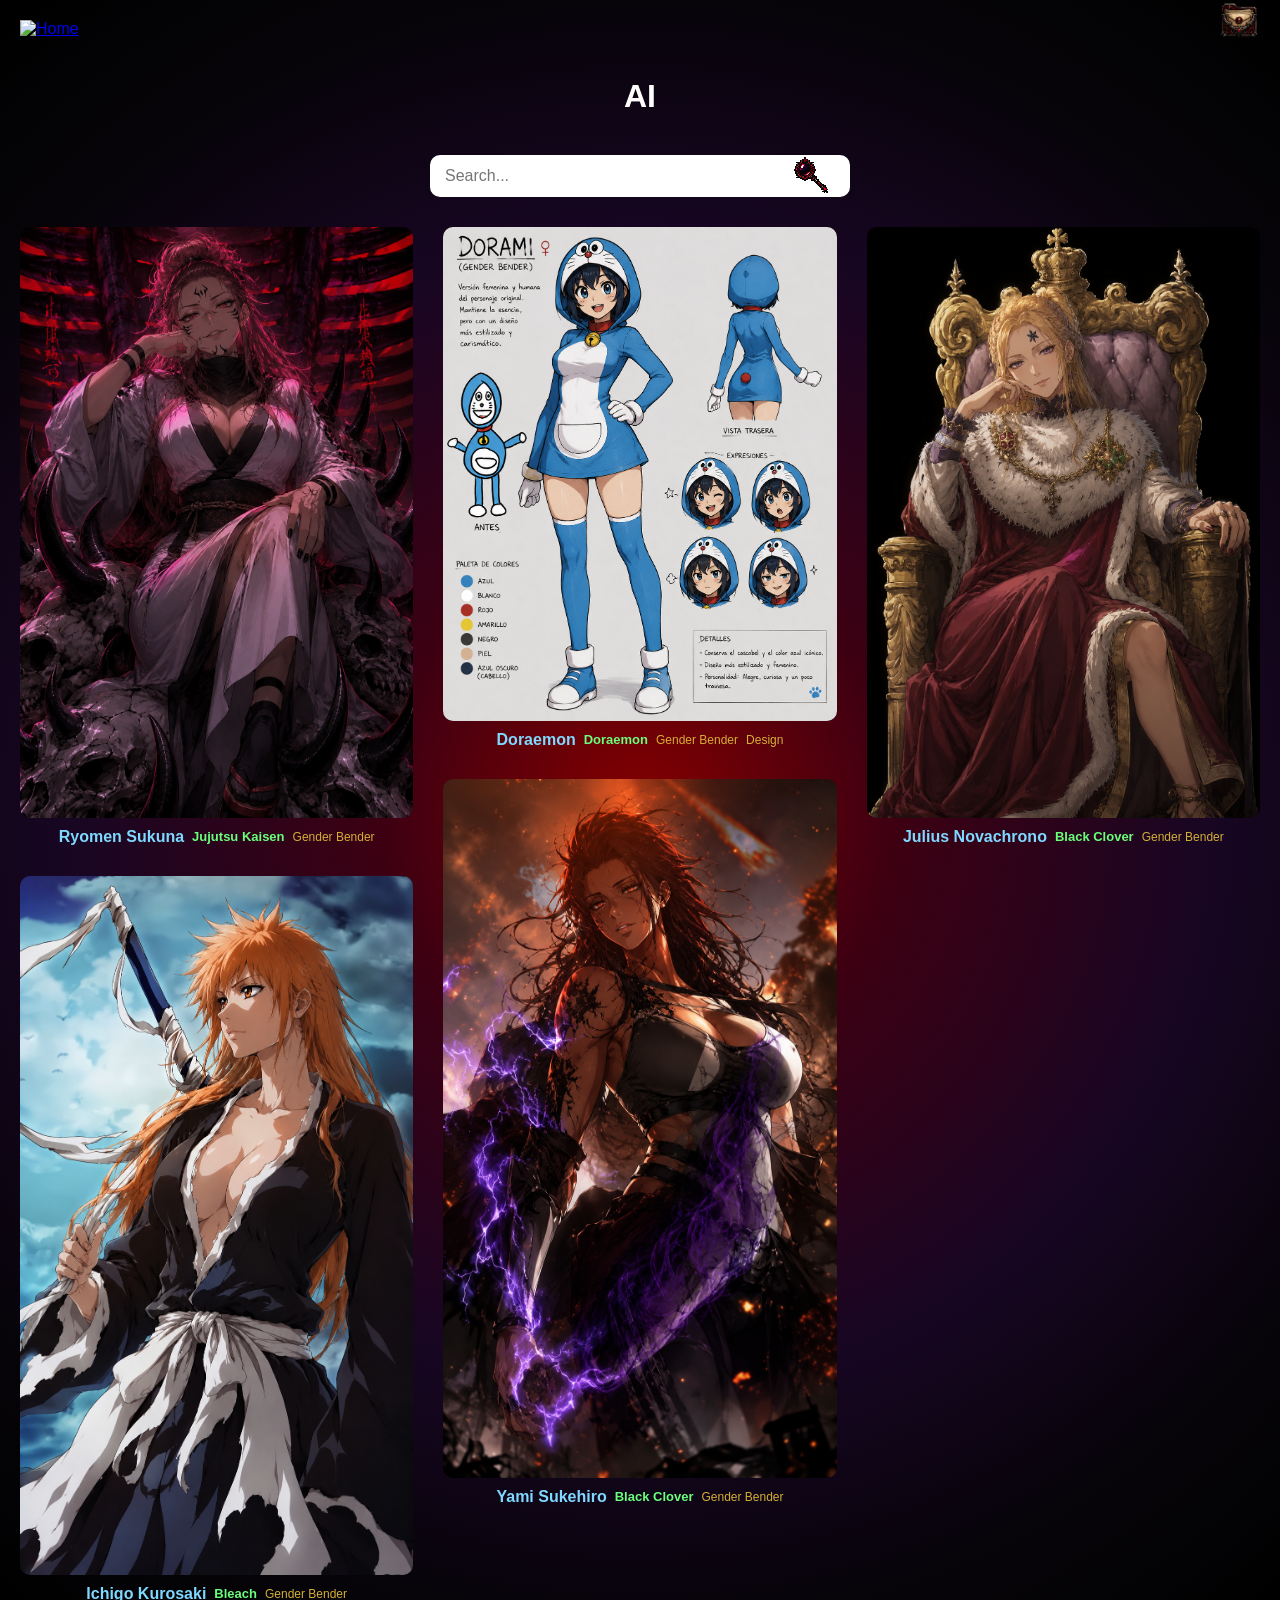
==== ai.html @ bed50792 "Update ai.html" ====
<!DOCTYPE html>
<html lang="en">

<head>

    <meta charset="UTF-8">

    <meta name="viewport"
          content="width=device-width, initial-scale=1.0">

    <title>AI Art - Akahoshi's Arts</title>

    <link rel="stylesheet"
          href="style.css">

</head>


<body>


    <main class="ai-page">
        
<div class="top-bar">

    <a href="index.html" class="home-button">

        <img
            src="Assets/Buttons/home.png"
            alt="Home">

    </a>

    <button class="request-button">

        <img
            src="Assets/Buttons/message.png"
            alt="Request">

    </button>

</div>

        <h1 class="gallery-title">
        <h1 class="gallery-title">
    AI
</h1>

<button class="request-button">

    <img
        src="Assets/Buttons/message.png"
        alt="Request">

</button>

<div class="ai-toolbar">

    <div class="search-box">

        <input
            type="search"
            id="tagSearch"
            placeholder="Search..."
            autocomplete="off"
            autocorrect="off"
            autocapitalize="off"
            spellcheck="false">

        <img
            src="Assets/Buttons/search.png"
            class="search-icon"
            alt="Search">

        <div class="tag-suggestions"></div>

    </div>

</div>




        <!-- TAGS SELECCIONADOS -->

        <div id="selectedTags">

        </div>





        <!-- GALERÍA CARGADA POR ai.js -->

        <div class="ai-gallery">

        </div>





    </main>





    <script src="ai.js"></script>


</body>


</html>
---- style.css ----
/* ==========================================================
   RESET
========================================================== */

* {

    margin: 0;

    padding: 0;

    box-sizing: border-box;

}


/* ==========================================================
   BODY
========================================================== */

html,
body {

    min-height: 100vh;

    font-family: Arial, sans-serif;

    background:
        radial-gradient(
            circle at center,
            #850000 0%,
            #3d0012 25%,
            #180623 55%,
            #060408 80%,
            #000000 100%
        );

}


/* ==========================================================
   HOME
========================================================== */

.home {

    width: 100%;

    max-width: 1000px;

    display: flex;

    flex-direction: column;

    align-items: center;

    margin: auto;

    padding: 40px 20px;

}


/* ==========================================================
   LOGO
========================================================== */

.logo {

    width: 95vw;

    height: auto;

    margin-bottom: 40px;

}


/* ==========================================================
   BOTONES
========================================================== */

.menu-grid {

    display: grid;

    grid-template-columns: repeat(2, 1fr);

    gap: 50px;

}


.menu-button {

    display: flex;

    justify-content: center;

    align-items: center;

    transition: transform .2s ease;

}


.menu-button:hover {

    transform: scale(1.05);

}


.menu-button img {

    width: 280px;

    height: auto;

    display: block;

}


/* ==========================================================
   TÍTULOS
========================================================== */

.gallery-title {

    text-align: center;

    color: #ffffff;

    margin: 40px 0;

}


/* ==========================================================
   GALERÍA (Cards)
========================================================== */

.gallery-page {

    width: 100%;

    max-width: 1500px;

    margin: auto;

    padding: 20px;

}


.gallery-grid {

    display: grid;

    grid-template-columns: repeat(4, 1fr);

    gap: 30px;

}


.card-item {

    text-align: center;

}


.card-item img {

    width: 100%;

    border-radius: 10px;

    cursor: pointer;

    transition: transform .2s;

}


.card-item img:hover {

    transform: scale(1.03);

}


/* ==========================================================
   BANNERS
========================================================== */

.banner-gallery {

    width: 100%;

    max-width: 1300px;

    margin: auto;

    display: flex;

    flex-direction: column;

    gap: 40px;

    padding: 20px;

}


.banner-item {

    text-align: center;

}


.banner-item img {

    width: 100%;

    border-radius: 10px;

    cursor: pointer;

}


/* ==========================================================
   RESPONSIVE GENERAL
========================================================== */

@media (max-width: 768px) {

    .gallery-grid {

        grid-template-columns: repeat(2, 1fr);

    }

}


@media (max-width: 600px) {

    .logo {

        width: 320px;

    }

    .menu-grid {

        gap: 20px;

    }

    .menu-button img {

        width: 130px;

    }

}


/* ==========================================================
   AI PAGE
========================================================== */

.ai-page {

    width: 100%;

    max-width: 1500px;

    margin: auto;

    padding: 20px;

}


/* ==========================================================
   BARRA SUPERIOR
========================================================== */

.ai-toolbar {

    position: relative;

    margin-bottom: 30px;

}


/* ==========================================================
   BUSCADOR
========================================================== */

.search-box {

    position: relative;

    width: 420px;

    max-width: 80vw;

    margin: 0 auto;

}


#tagSearch {

    width: 100%;

    padding: 12px 42px 12px 15px;

    border: none;

    border-radius: 10px;

    font-size: 16px;

    outline: none;

}


.search-icon {

    position: absolute;

    right: 15px;

    top: 50%;

    transform: translateY(-50%);

    pointer-events: none;

}


/* ==========================================================
   BOTÓN DE PETICIONES
========================================================== */

.request-button {

    position: absolute;

    right: 20px;

    top: 0;

    background: none;

    border: none;

    cursor: pointer;

    padding: 0;

}


.request-button img {

    width: 42px;

    height: auto;

}


/* ==========================================================
   INFORMACIÓN DE LA IMAGEN
========================================================== */

.ai-info {

    display: flex;

    justify-content: center;

    align-items: center;

    flex-wrap: wrap;

    gap: 8px;

    margin-top: 10px;

}


.ai-name {

    color: #7fd8ff;

    font-size: 16px;

    font-weight: bold;

}


/* ==========================================================
   SERIES
========================================================== */

.ai-series {

    color: #6aff7a;

    font-size: 13px;

    font-weight: bold;

}


/* ==========================================================
   TAGS
========================================================== */

.tag {

    color: #d4af37;

    font-size: 12px;

}

/* ==========================================================
   SUGERENCIAS DEL BUSCADOR
========================================================== */

.tag-suggestions {

    position: absolute;

    top: calc(100% + 5px);

    left: 0;

    width: 100%;

    background: #111111;

    border-radius: 8px;

    overflow: hidden;

    z-index: 100;

    box-shadow: 0 0 15px rgba(0,0,0,.4);

}


.tag-option {

    padding: 10px 15px;

    color: white;

    cursor: pointer;

    transition: background .2s;

}


.tag-option:hover {

    background: rgba(212,175,55,.2);

}


/* ==========================================================
   RESPONSIVE AI
========================================================== */

@media (max-width: 600px) {

    .search-box {

        width: 70vw;

    }

    .request-button {

        right: 10px;

    }

    .request-button img {

        width: 34px;

    }

}


/* ==========================================================
   AI GALLERY
========================================================== */

.ai-gallery {

    column-count: 3;

    column-gap: 30px;

}


.ai-card {

    break-inside: avoid;

    margin-bottom: 30px;

    text-align: center;

}

.ai-card img {

    width: 100%;

    height: auto;

    display: block;

    border-radius: 10px;

}



/* MOBILE */

@media (max-width: 768px) {

    .ai-gallery {

        column-count: 2;

    }

}
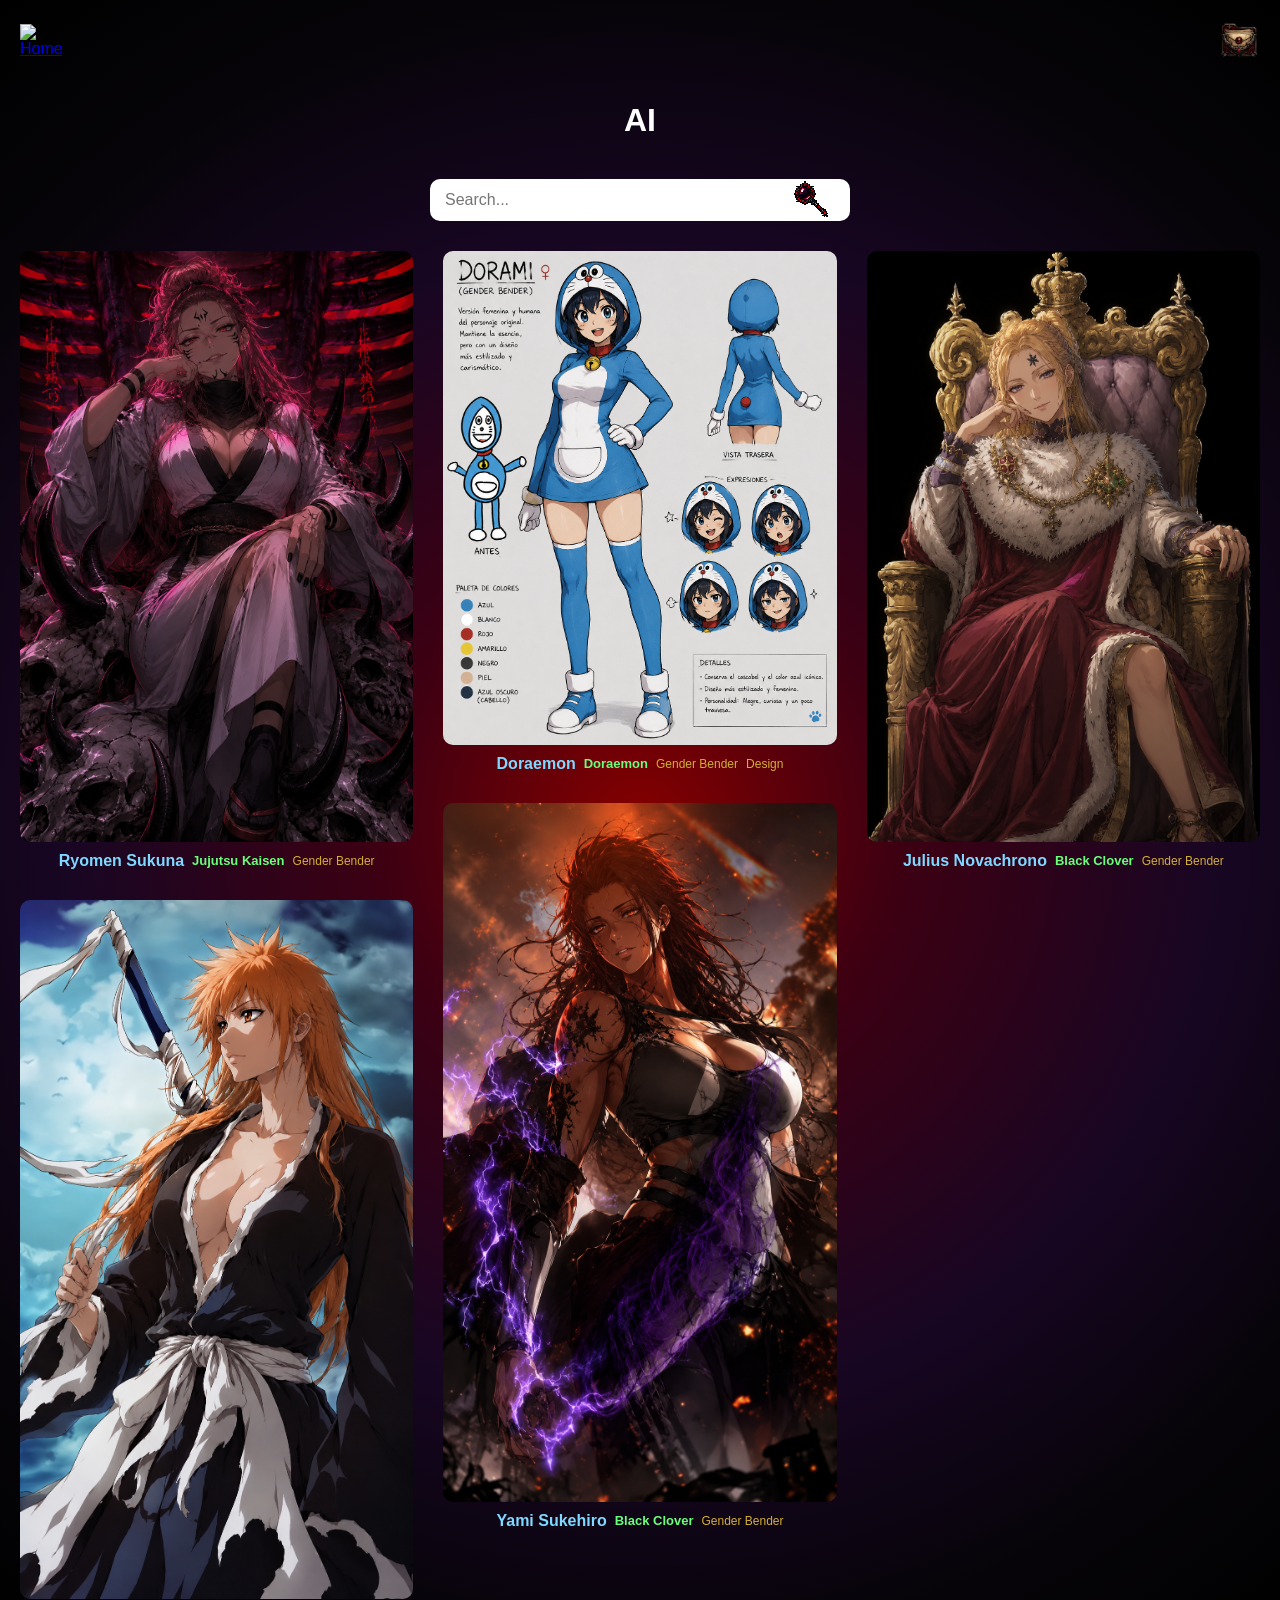
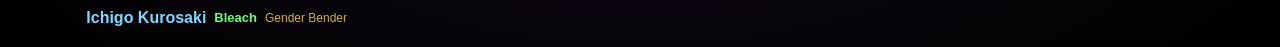
==== commit d331bbdd: "Update ai.html" ====
--- a/ai.html
+++ b/ai.html
@@ -45,14 +45,6 @@
         <h1 class="gallery-title">
     AI
 </h1>
-
-<button class="request-button">
-
-    <img
-        src="Assets/Buttons/message.png"
-        alt="Request">
-
-</button>
 
 <div class="ai-toolbar">
 
--- a/style.css
+++ b/style.css
@@ -231,6 +231,46 @@
 
 }
 
+/* ==========================================================
+   TOP BAR
+========================================================== */
+
+.top-bar {
+
+    display: flex;
+
+    justify-content: space-between;
+
+    align-items: center;
+
+    margin-bottom: 15px;
+
+}
+
+.home-button,
+.request-button {
+
+    background: none;
+
+    border: none;
+
+    cursor: pointer;
+
+    padding: 0;
+
+}
+
+.home-button img,
+.request-button img {
+
+    width: 42px;
+
+    height: auto;
+
+    display: block;
+
+}
+
 
 /* ==========================================================
    RESPONSIVE GENERAL
@@ -349,200 +389,169 @@
 }
 
 
-/* ==========================================================
-   BOTÓN DE PETICIONES
-========================================================== */
-
-.request-button {
+
+/* ==========================================================
+   INFORMACIÓN DE LA IMAGEN
+========================================================== */
+
+.ai-info {
+
+    display: flex;
+
+    justify-content: center;
+
+    align-items: center;
+
+    flex-wrap: wrap;
+
+    gap: 8px;
+
+    margin-top: 10px;
+
+}
+
+
+.ai-name {
+
+    color: #7fd8ff;
+
+    font-size: 16px;
+
+    font-weight: bold;
+
+}
+
+
+/* ==========================================================
+   SERIES
+========================================================== */
+
+.ai-series {
+
+    color: #6aff7a;
+
+    font-size: 13px;
+
+    font-weight: bold;
+
+}
+
+
+/* ==========================================================
+   TAGS
+========================================================== */
+
+.tag {
+
+    color: #d4af37;
+
+    font-size: 12px;
+
+}
+
+/* ==========================================================
+   SUGERENCIAS DEL BUSCADOR
+========================================================== */
+
+.tag-suggestions {
 
     position: absolute;
 
-    right: 20px;
-
-    top: 0;
-
-    background: none;
-
-    border: none;
+    top: calc(100% + 5px);
+
+    left: 0;
+
+    width: 100%;
+
+    background: #111111;
+
+    border-radius: 8px;
+
+    overflow: hidden;
+
+    z-index: 100;
+
+    box-shadow: 0 0 15px rgba(0,0,0,.4);
+
+}
+
+
+.tag-option {
+
+    padding: 10px 15px;
+
+    color: white;
 
     cursor: pointer;
 
-    padding: 0;
-
-}
-
-
-.request-button img {
-
-    width: 42px;
+    transition: background .2s;
+
+}
+
+
+.tag-option:hover {
+
+    background: rgba(212,175,55,.2);
+
+}
+
+
+/* ==========================================================
+   RESPONSIVE AI
+========================================================== */
+
+@media (max-width: 600px) {
+
+    .search-box {
+
+        width: 70vw;
+
+    }
+
+    .request-button {
+
+        right: 10px;
+
+    }
+
+    .request-button img {
+
+        width: 34px;
+
+    }
+
+}
+
+
+/* ==========================================================
+   AI GALLERY
+========================================================== */
+
+.ai-gallery {
+
+    column-count: 3;
+
+    column-gap: 30px;
+
+}
+
+
+.ai-card {
+
+    break-inside: avoid;
+
+    margin-bottom: 30px;
+
+    text-align: center;
+
+}
+
+.ai-card img {
+
+    width: 100%;
 
     height: auto;
 
-}
-
-
-/* ==========================================================
-   INFORMACIÓN DE LA IMAGEN
-========================================================== */
-
-.ai-info {
-
-    display: flex;
-
-    justify-content: center;
-
-    align-items: center;
-
-    flex-wrap: wrap;
-
-    gap: 8px;
-
-    margin-top: 10px;
-
-}
-
-
-.ai-name {
-
-    color: #7fd8ff;
-
-    font-size: 16px;
-
-    font-weight: bold;
-
-}
-
-
-/* ==========================================================
-   SERIES
-========================================================== */
-
-.ai-series {
-
-    color: #6aff7a;
-
-    font-size: 13px;
-
-    font-weight: bold;
-
-}
-
-
-/* ==========================================================
-   TAGS
-========================================================== */
-
-.tag {
-
-    color: #d4af37;
-
-    font-size: 12px;
-
-}
-
-/* ==========================================================
-   SUGERENCIAS DEL BUSCADOR
-========================================================== */
-
-.tag-suggestions {
-
-    position: absolute;
-
-    top: calc(100% + 5px);
-
-    left: 0;
-
-    width: 100%;
-
-    background: #111111;
-
-    border-radius: 8px;
-
-    overflow: hidden;
-
-    z-index: 100;
-
-    box-shadow: 0 0 15px rgba(0,0,0,.4);
-
-}
-
-
-.tag-option {
-
-    padding: 10px 15px;
-
-    color: white;
-
-    cursor: pointer;
-
-    transition: background .2s;
-
-}
-
-
-.tag-option:hover {
-
-    background: rgba(212,175,55,.2);
-
-}
-
-
-/* ==========================================================
-   RESPONSIVE AI
-========================================================== */
-
-@media (max-width: 600px) {
-
-    .search-box {
-
-        width: 70vw;
-
-    }
-
-    .request-button {
-
-        right: 10px;
-
-    }
-
-    .request-button img {
-
-        width: 34px;
-
-    }
-
-}
-
-
-/* ==========================================================
-   AI GALLERY
-========================================================== */
-
-.ai-gallery {
-
-    column-count: 3;
-
-    column-gap: 30px;
-
-}
-
-
-.ai-card {
-
-    break-inside: avoid;
-
-    margin-bottom: 30px;
-
-    text-align: center;
-
-}
-
-.ai-card img {
-
-    width: 100%;
-
-    height: auto;
-
     display: block;
 
     border-radius: 10px;
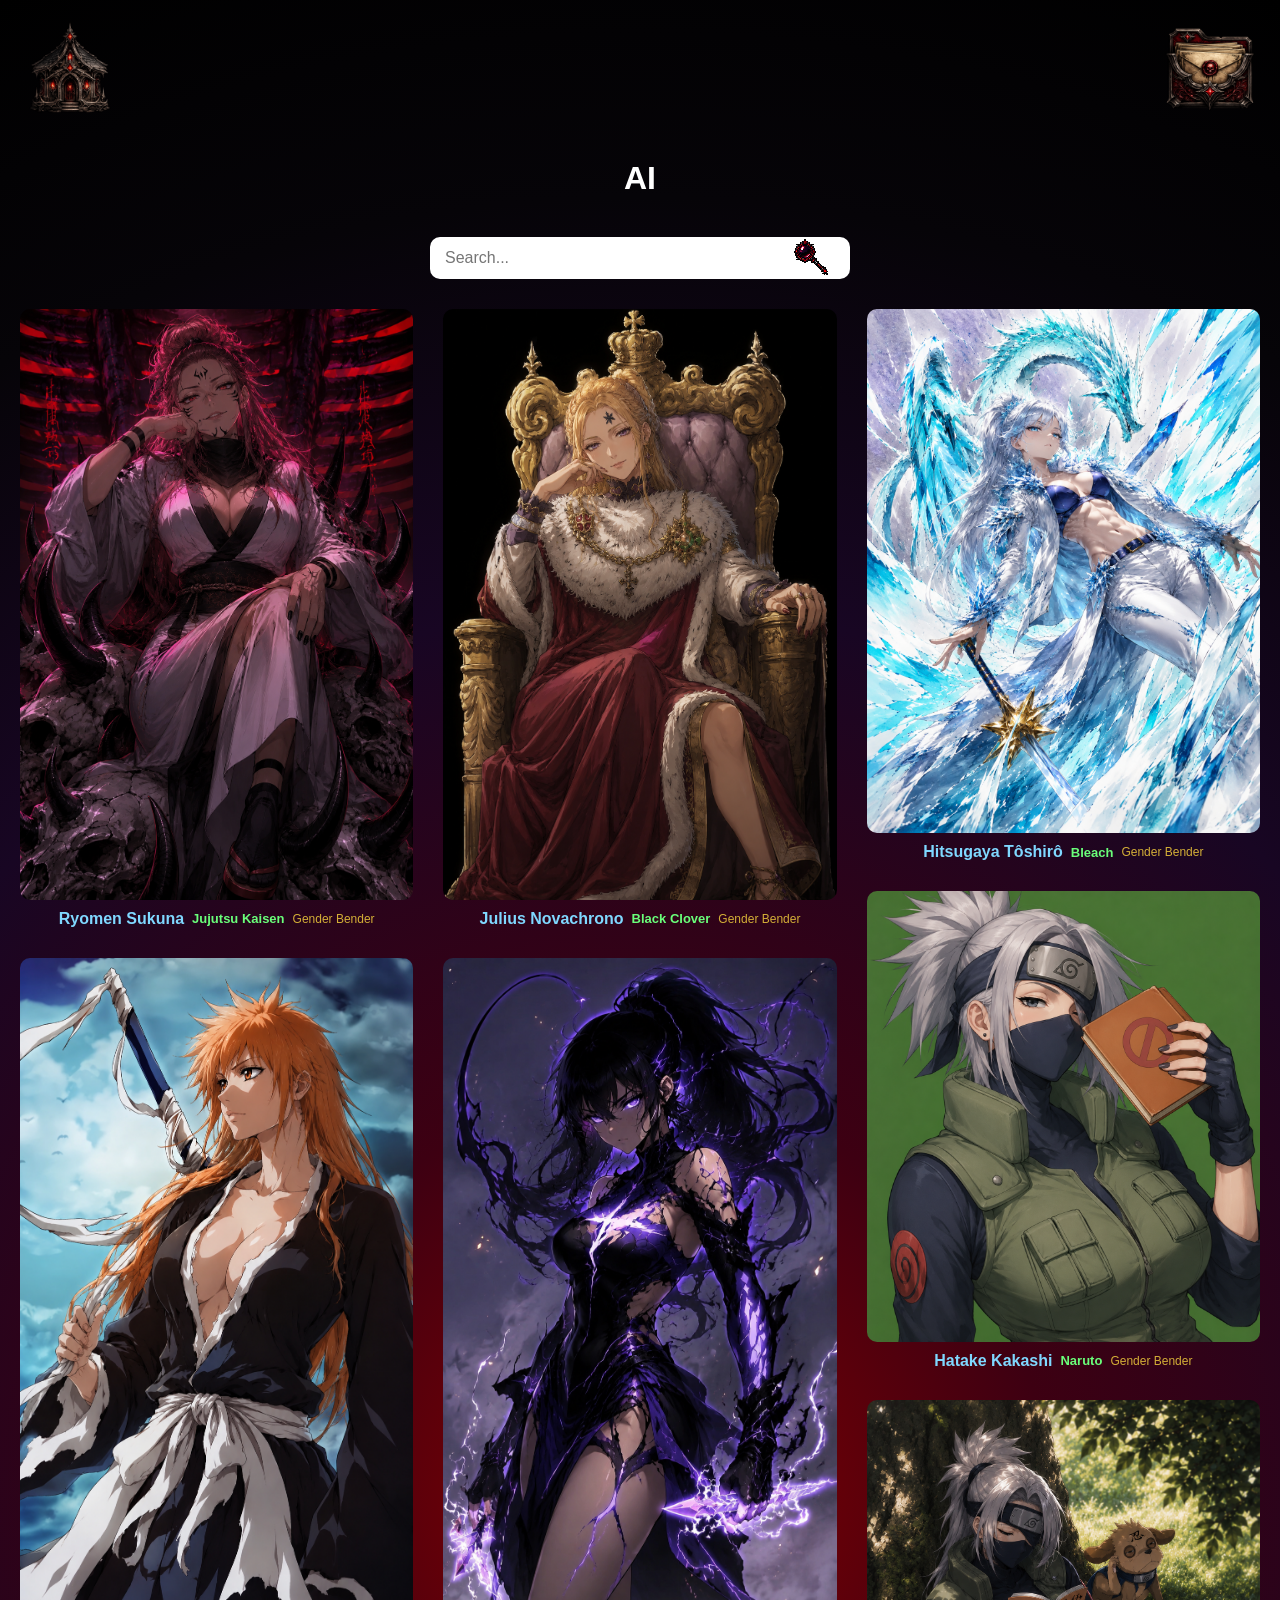
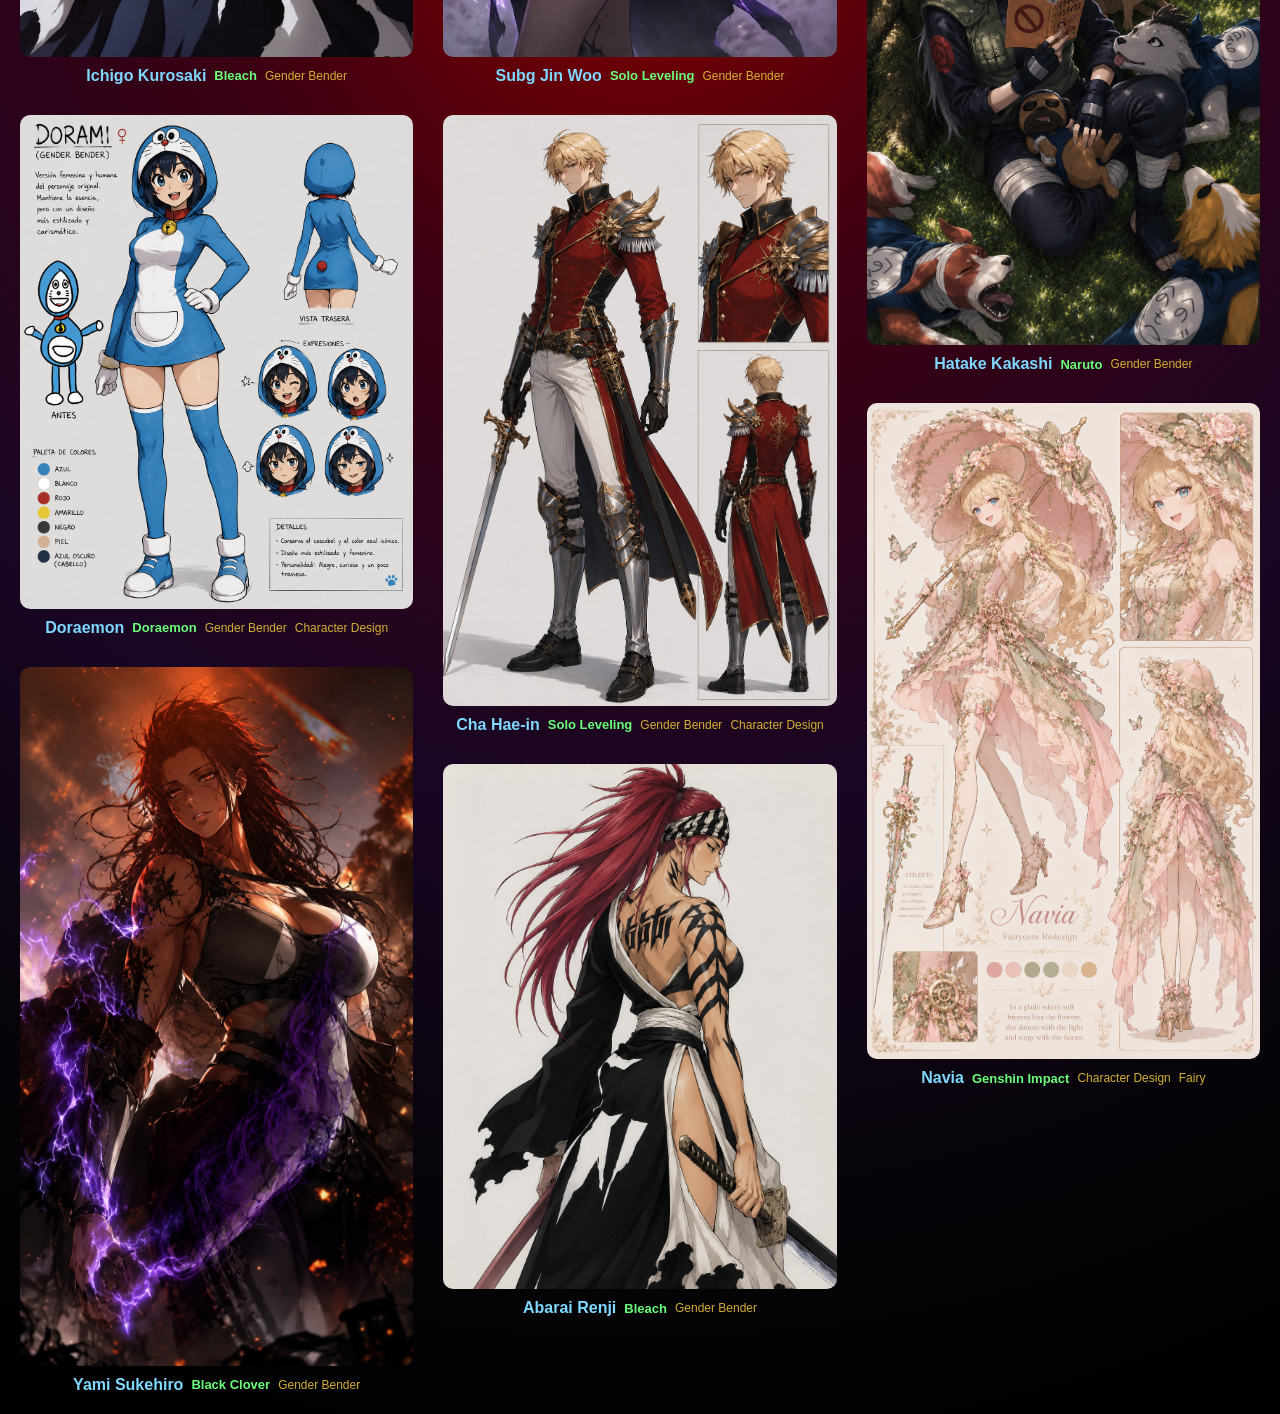
==== commit fb18dd93: "Update ai.html" ====
--- a/ai.html
+++ b/ai.html
@@ -31,13 +31,13 @@
 
     </a>
 
-    <button class="request-button">
+    <a href="https://form.jotform.com/261878967182072" class="request-button" target="_blank">
 
         <img
             src="Assets/Buttons/message.png"
             alt="Request">
 
-    </button>
+    </a>
 
 </div>
 
--- a/style.css
+++ b/style.css
@@ -263,7 +263,7 @@
 .home-button img,
 .request-button img {
 
-    width: 42px;
+    width: 100px;
 
     height: auto;
 
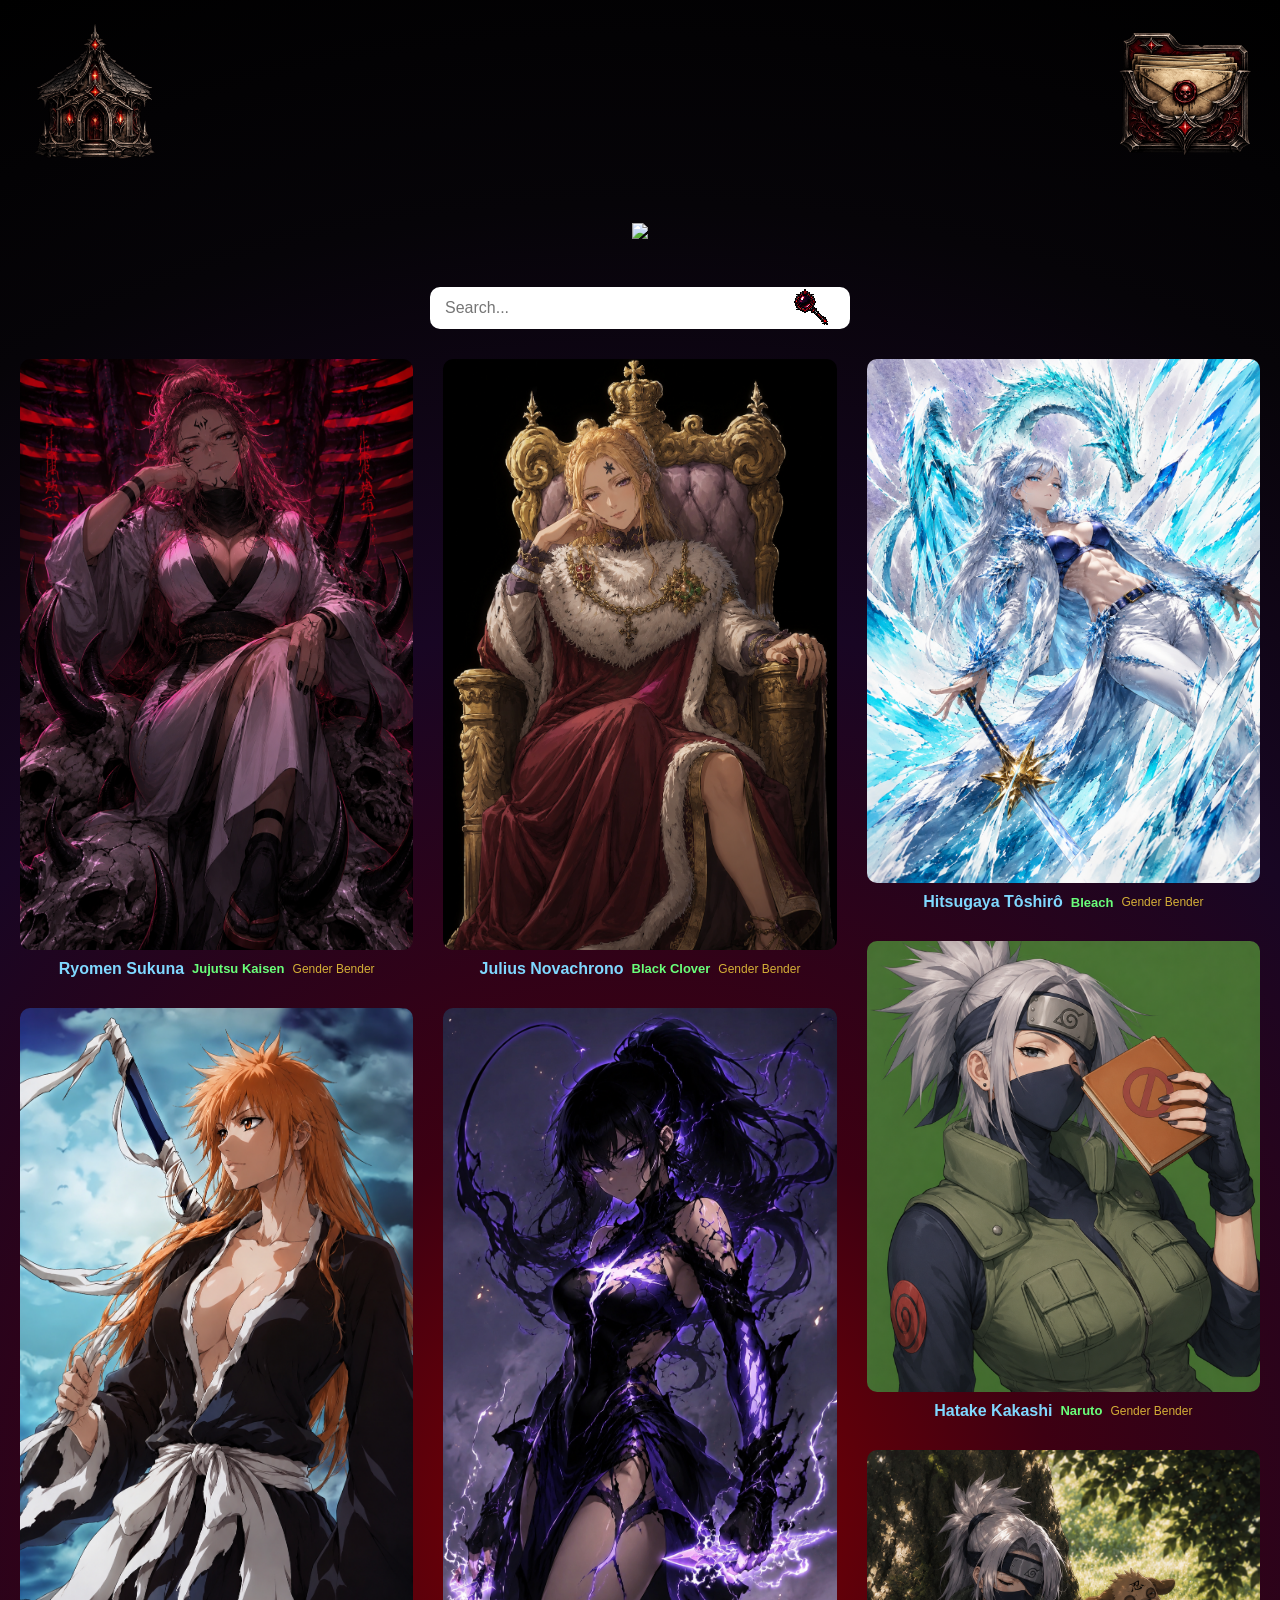
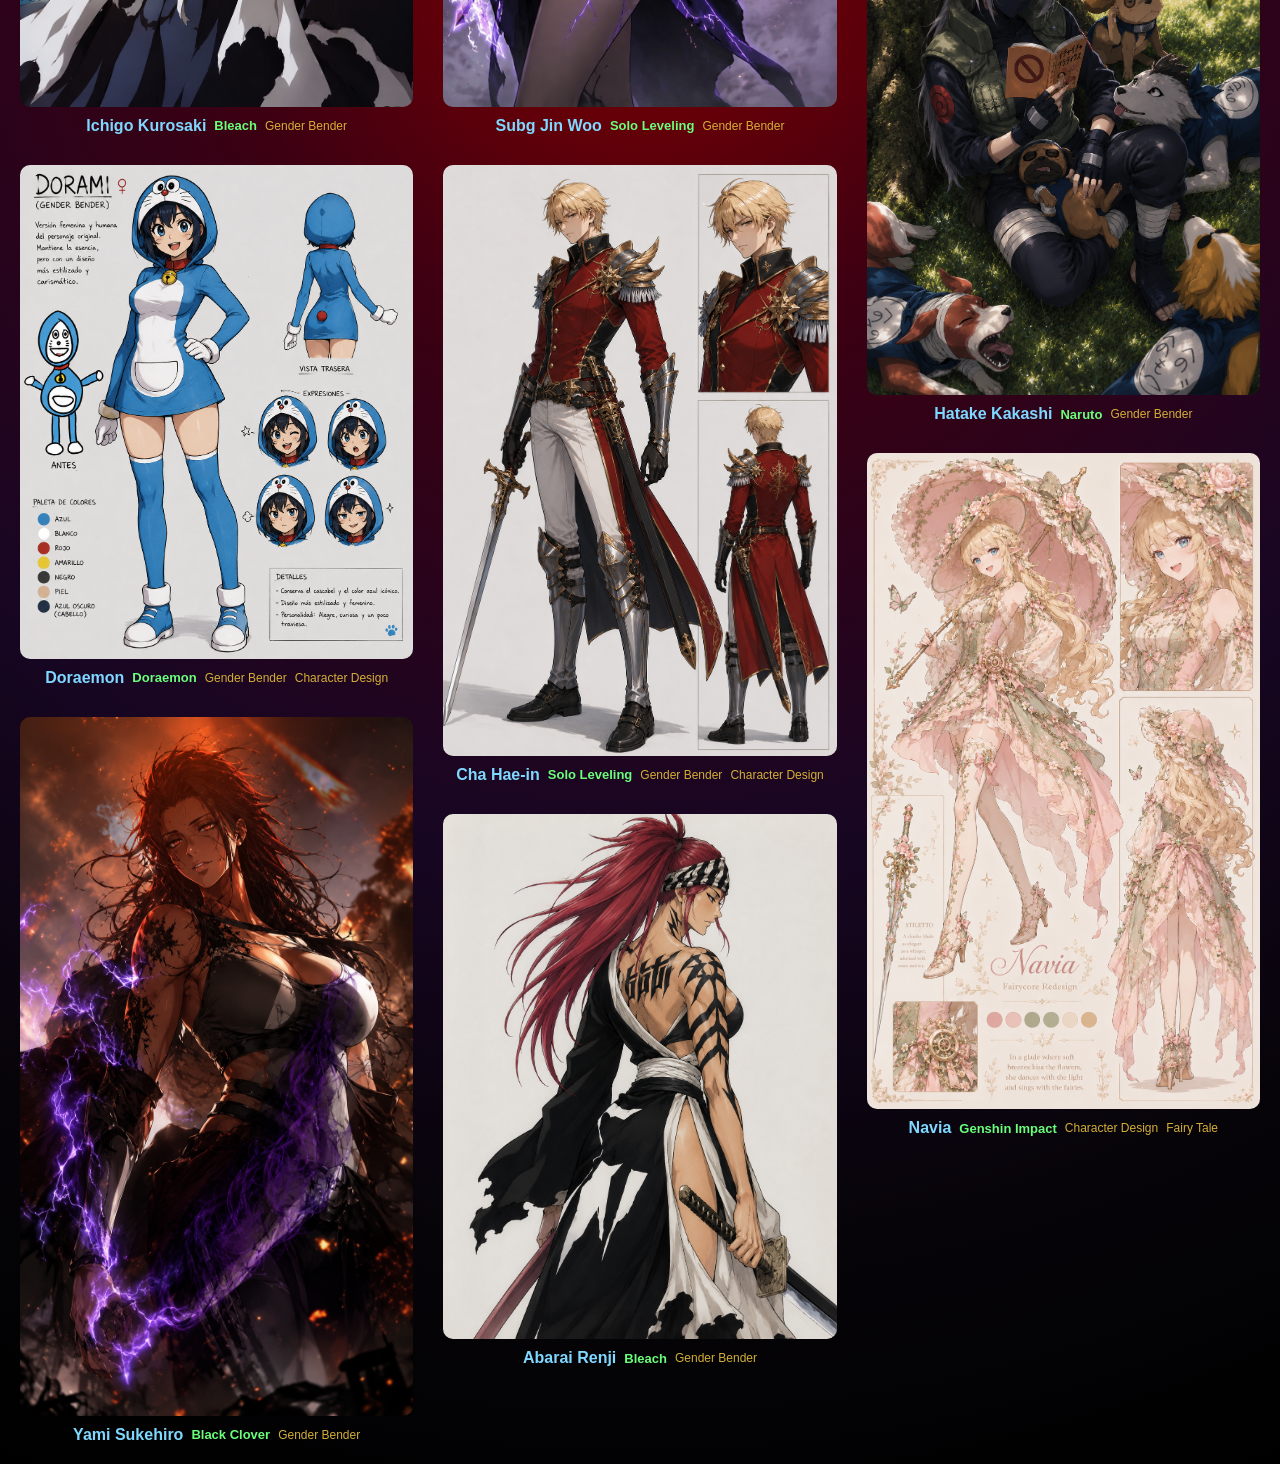
==== commit 172ca095: "Update ai.html" ====
--- a/ai.html
+++ b/ai.html
@@ -43,7 +43,10 @@
 
         <h1 class="gallery-title">
         <h1 class="gallery-title">
-    AI
+
+            <img
+                src="Assets/Logo/ai-logo.png
+                alt="cards">
 </h1>
 
 <div class="ai-toolbar">
--- a/style.css
+++ b/style.css
@@ -263,7 +263,7 @@
 .home-button img,
 .request-button img {
 
-    width: 100px;
+    width: 150px;
 
     height: auto;
 
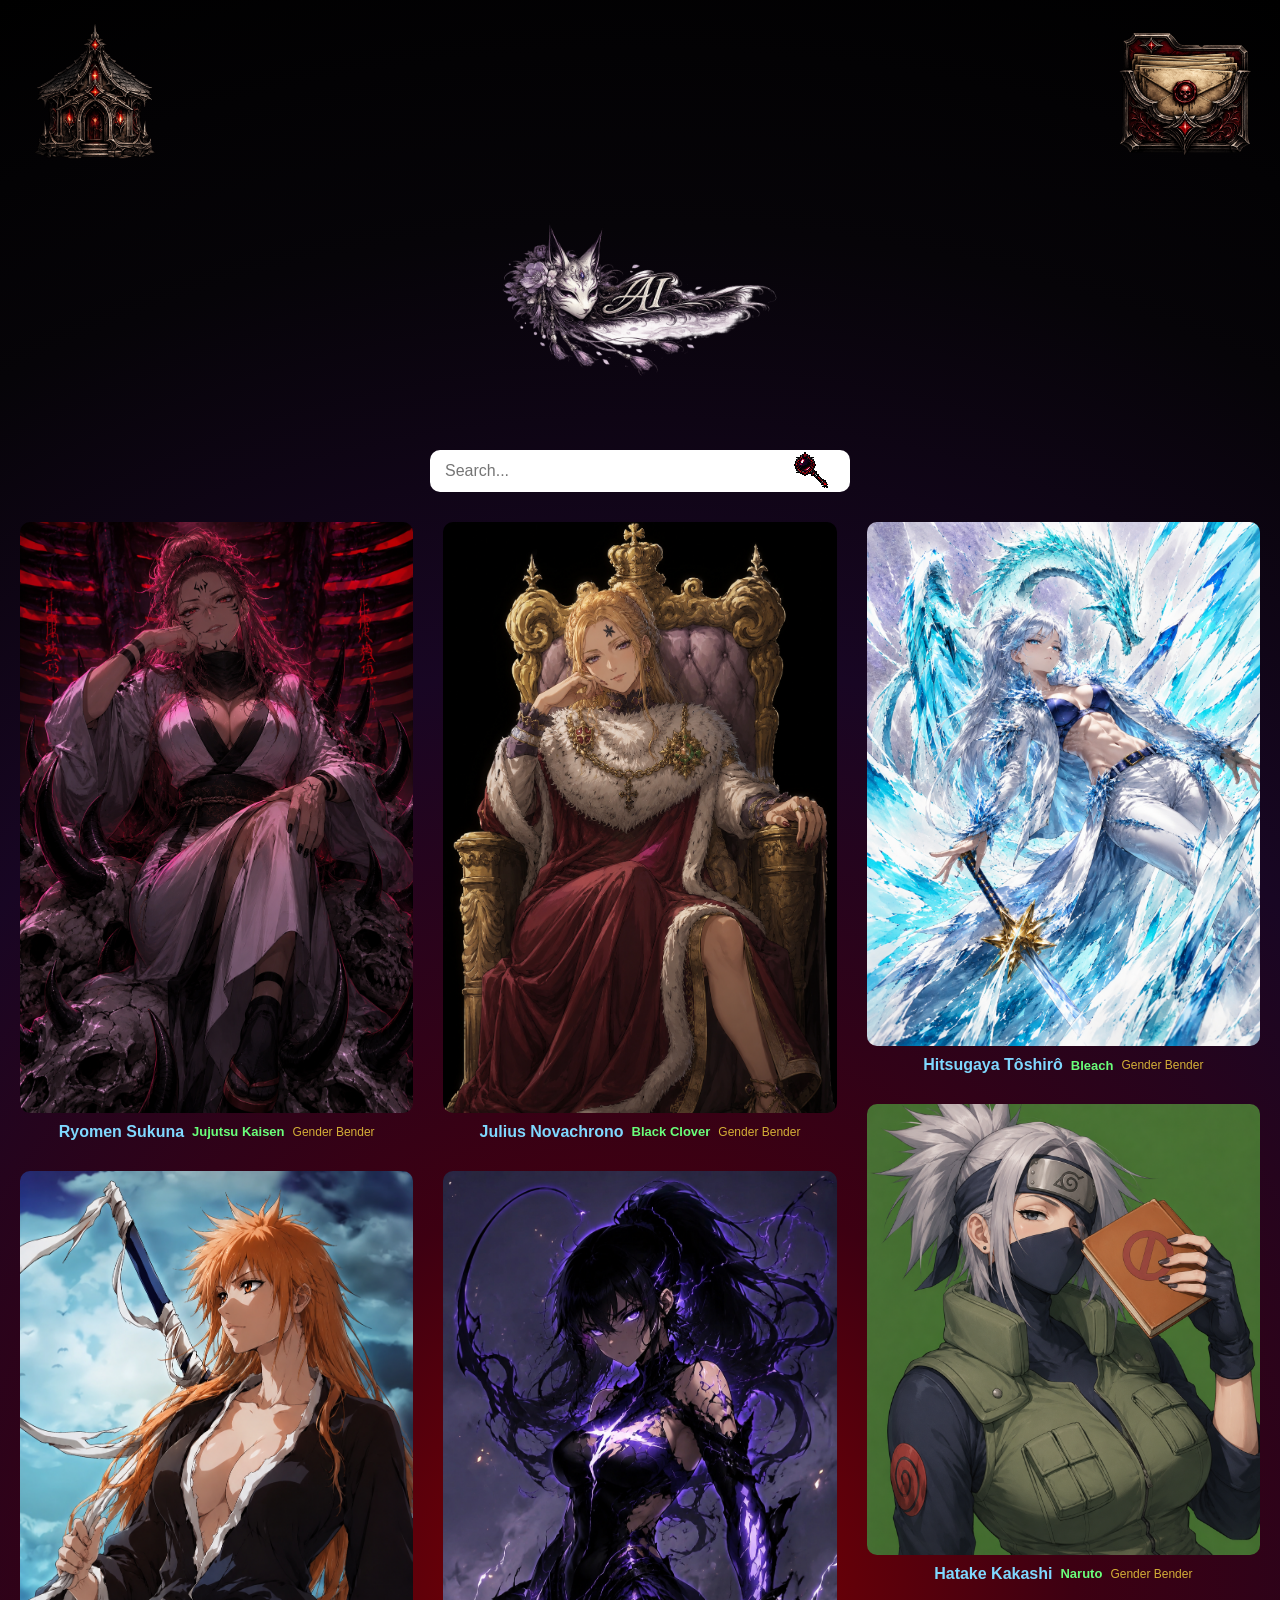
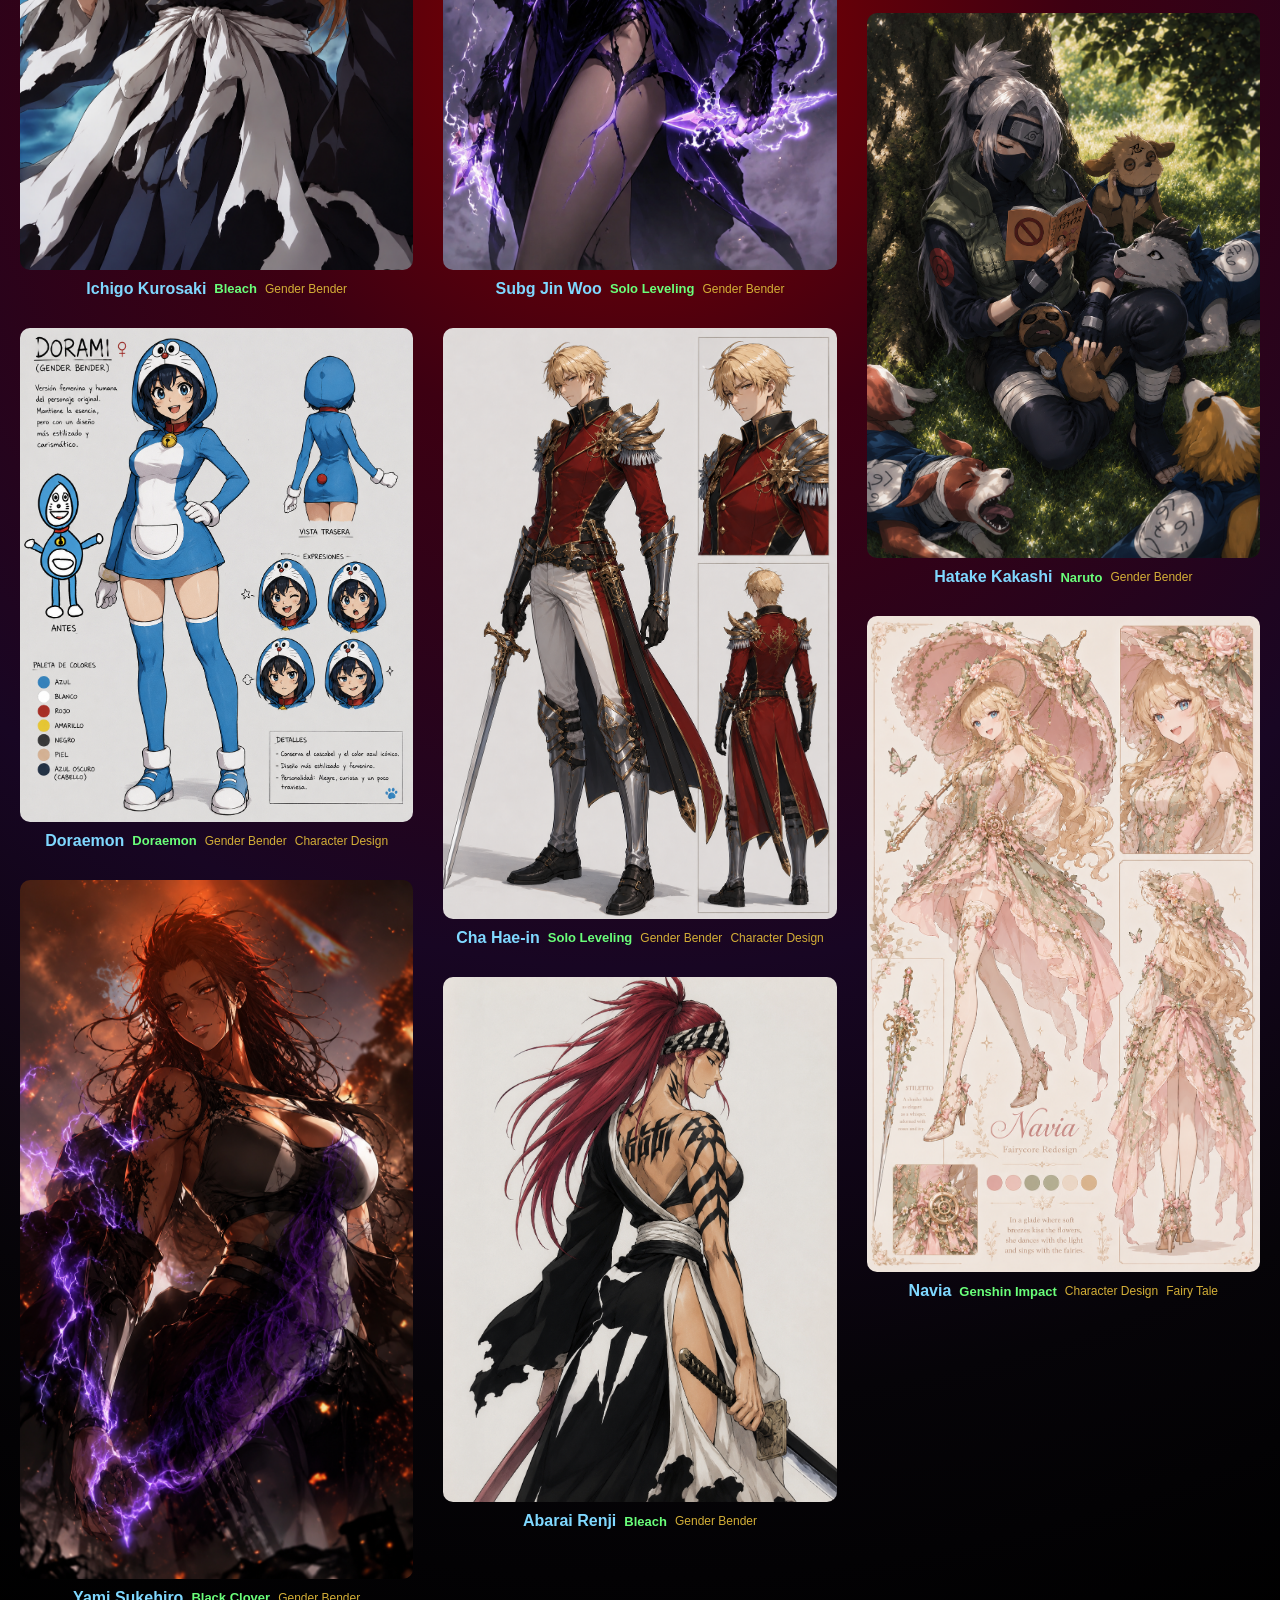
==== commit 401f95be: "Update ai.html" ====
--- a/ai.html
+++ b/ai.html
@@ -40,14 +40,13 @@
     </a>
 
 </div>
-
-        <h1 class="gallery-title">
+        
         <h1 class="gallery-title">
 
             <img
-                src="Assets/Logo/ai-logo.png
-                alt="cards">
-</h1>
+                src="Assets/Logo/ai-logo.png"
+                alt="AI">
+        </h1>
 
 <div class="ai-toolbar">
 
--- a/style.css
+++ b/style.css
@@ -74,6 +74,15 @@
 
 }
 
+.gallery-title img {
+
+    width: 300px;
+    max-width: 80%;
+    height: auto;
+    display: block;
+    margin: 0 auto;
+
+}
 
 /* ==========================================================
    BOTONES
@@ -112,7 +121,7 @@
 
 .menu-button img {
 
-    width: 280px;
+    width: 350px;
 
     height: auto;
 
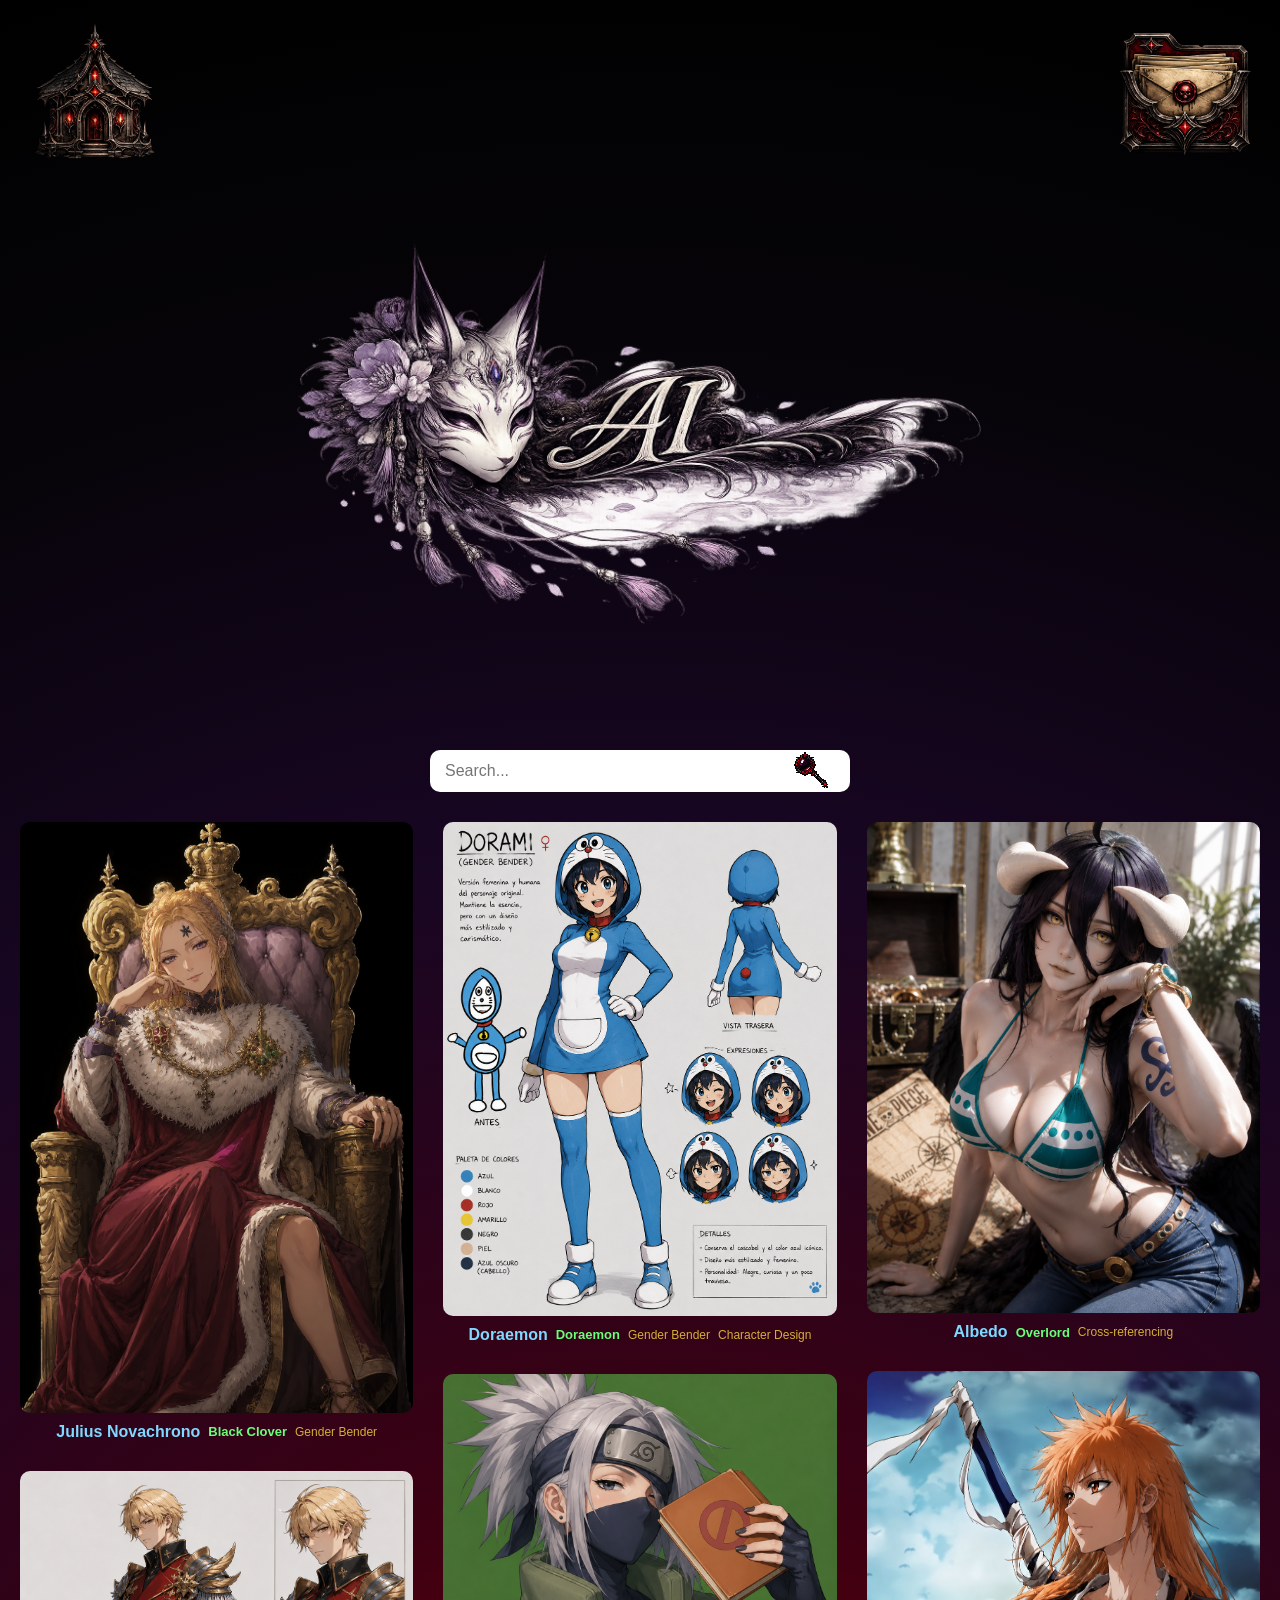
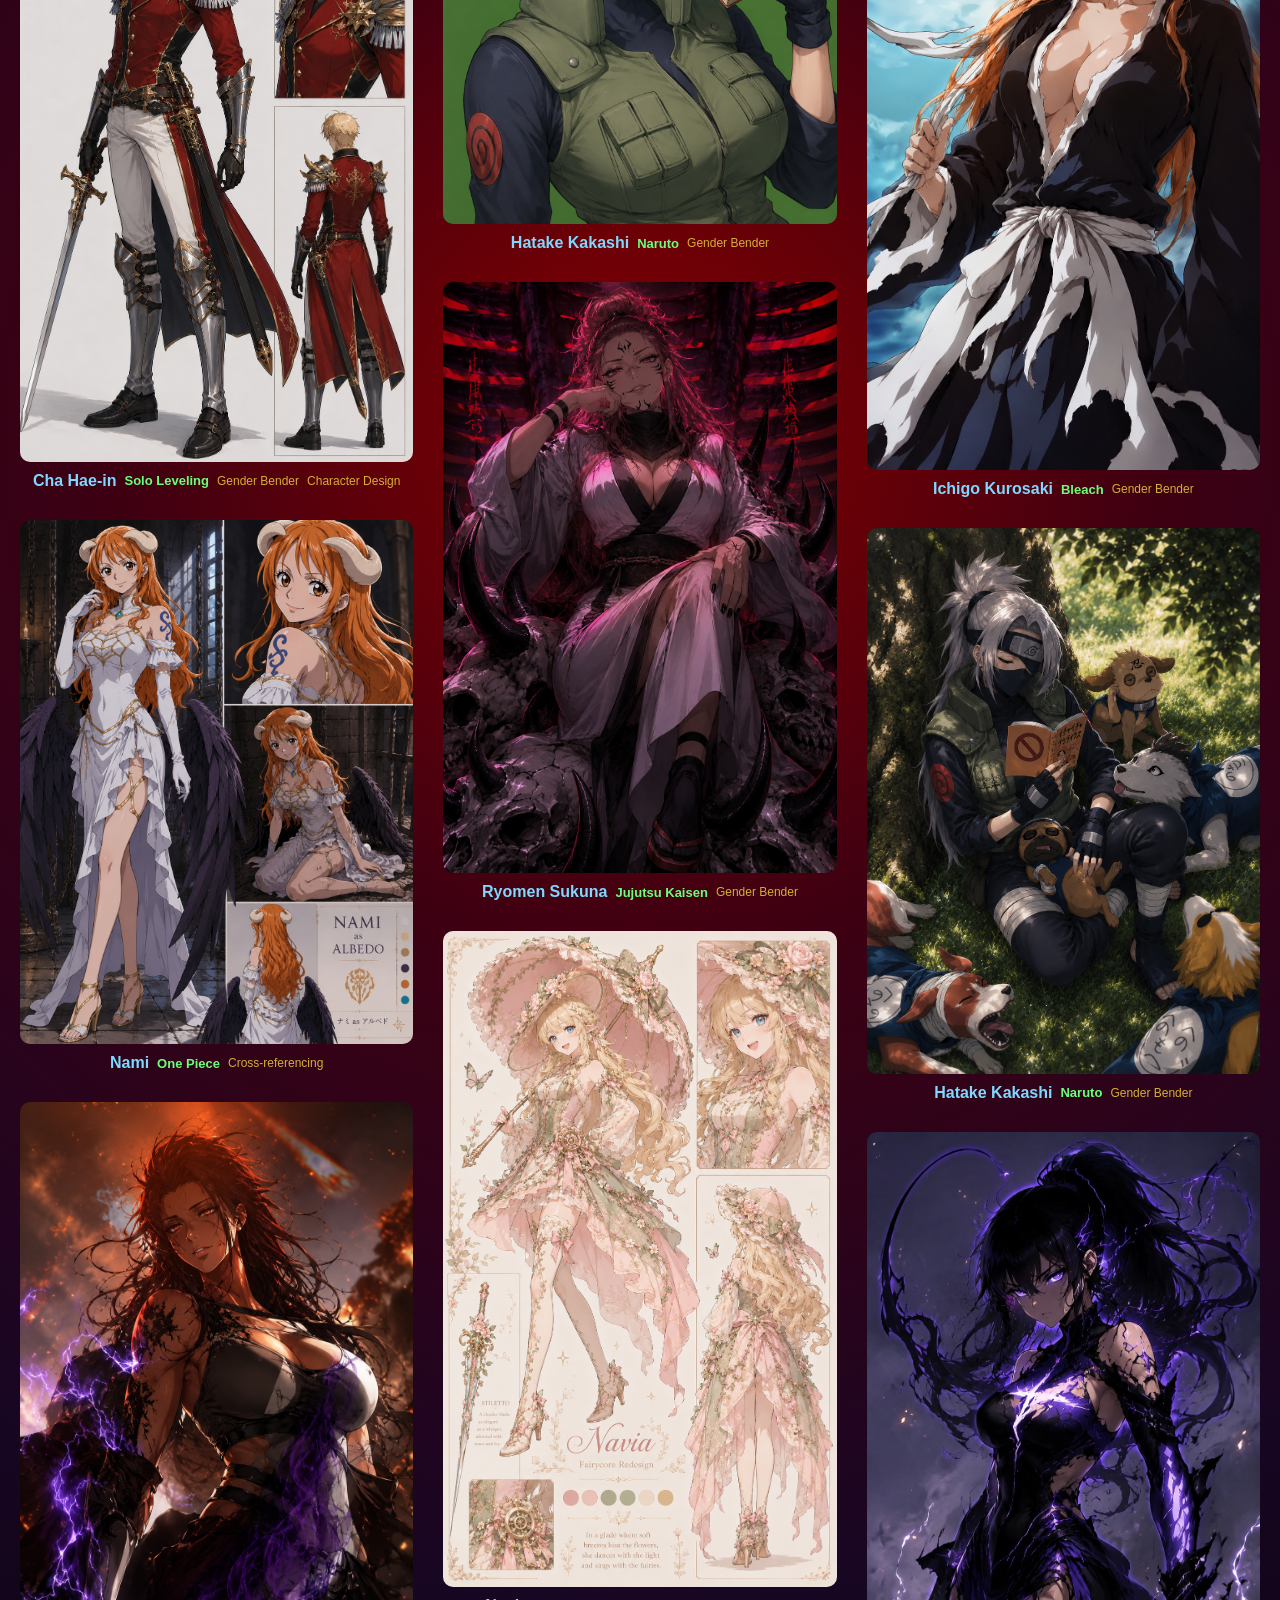
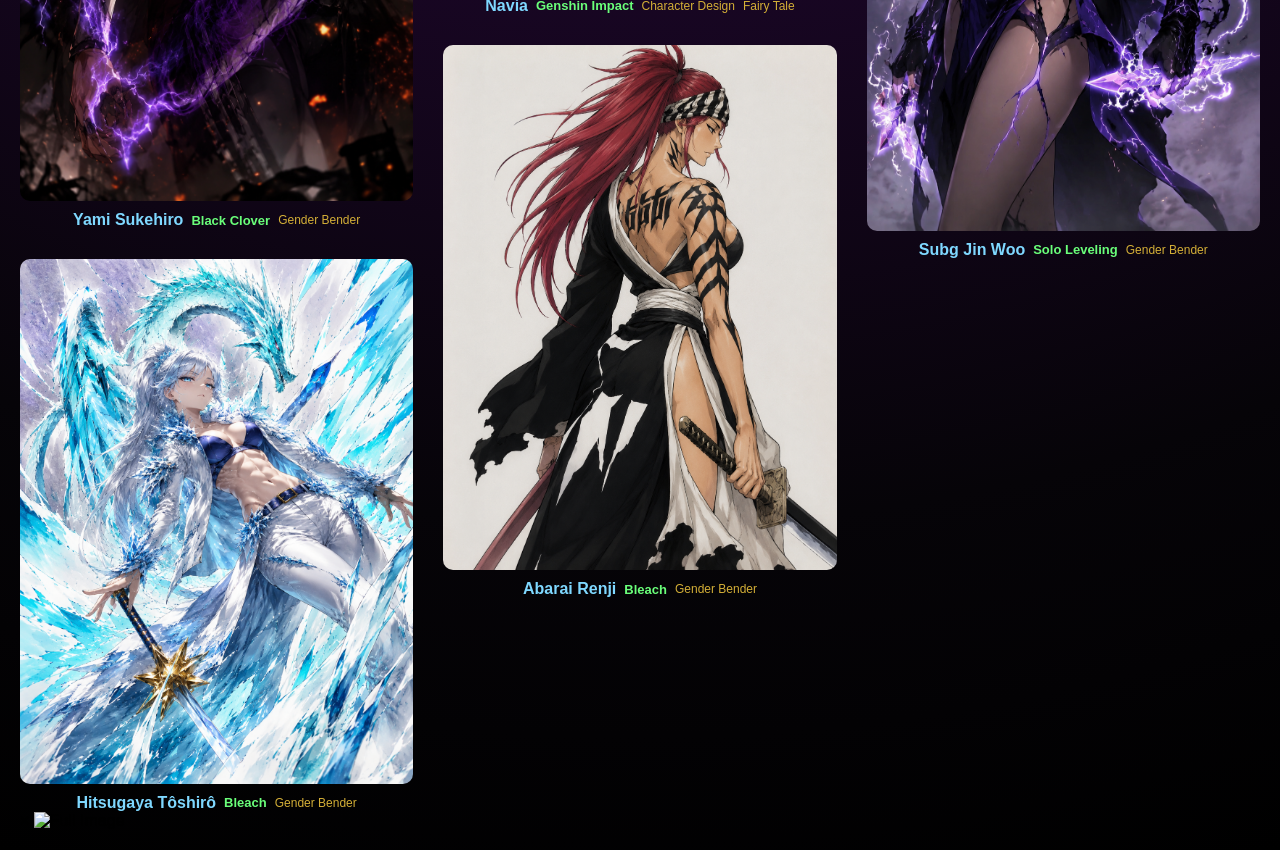
==== commit 0208766b: "Update ai.html" ====
--- a/ai.html
+++ b/ai.html
@@ -92,6 +92,18 @@
         </div>
 
 
+        <!-- VISOR DE IMAGEN -->
+
+<div class="image-viewer">
+
+    <span class="viewer-close">×</span>
+
+    <img src="" alt="Full Image">
+
+</div>
+        
+
+
 
 
 
--- a/style.css
+++ b/style.css
@@ -76,7 +76,7 @@
 
 .gallery-title img {
 
-    width: 300px;
+    width: 750px;
     max-width: 80%;
     height: auto;
     display: block;
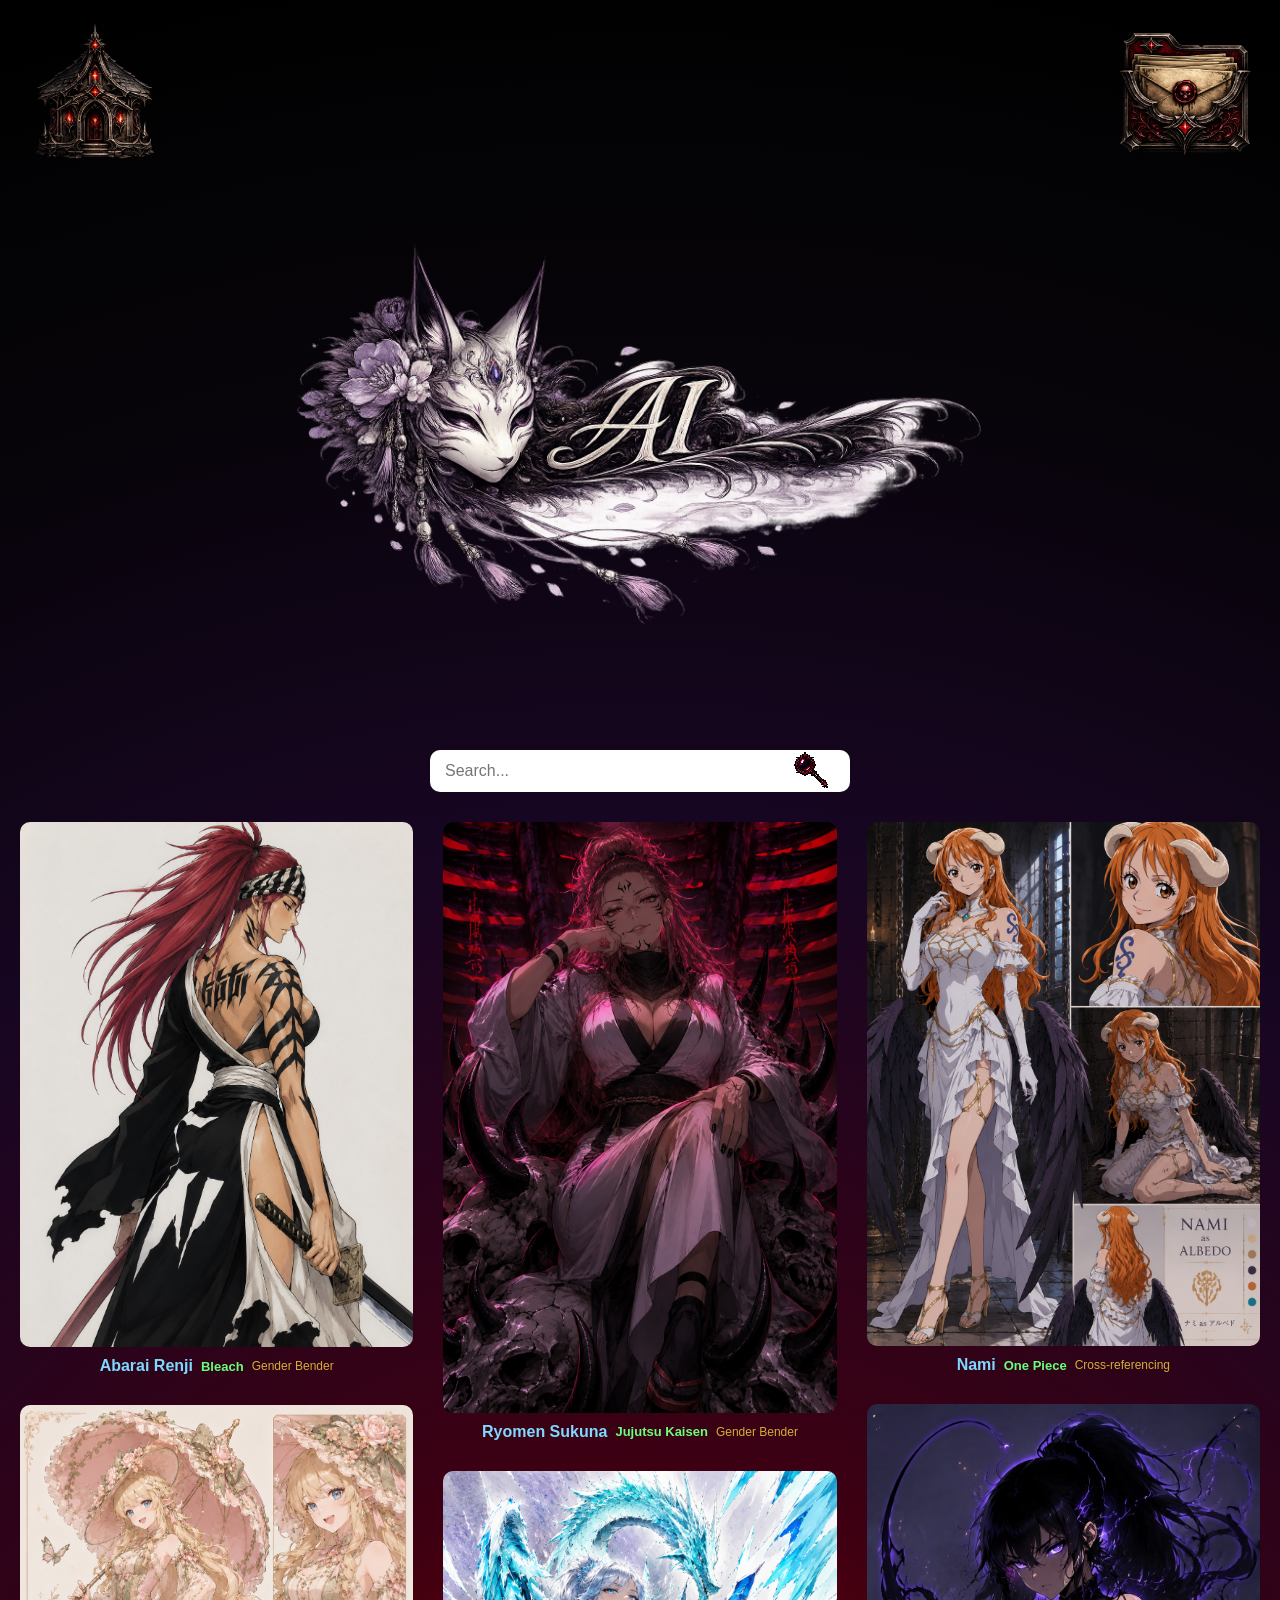
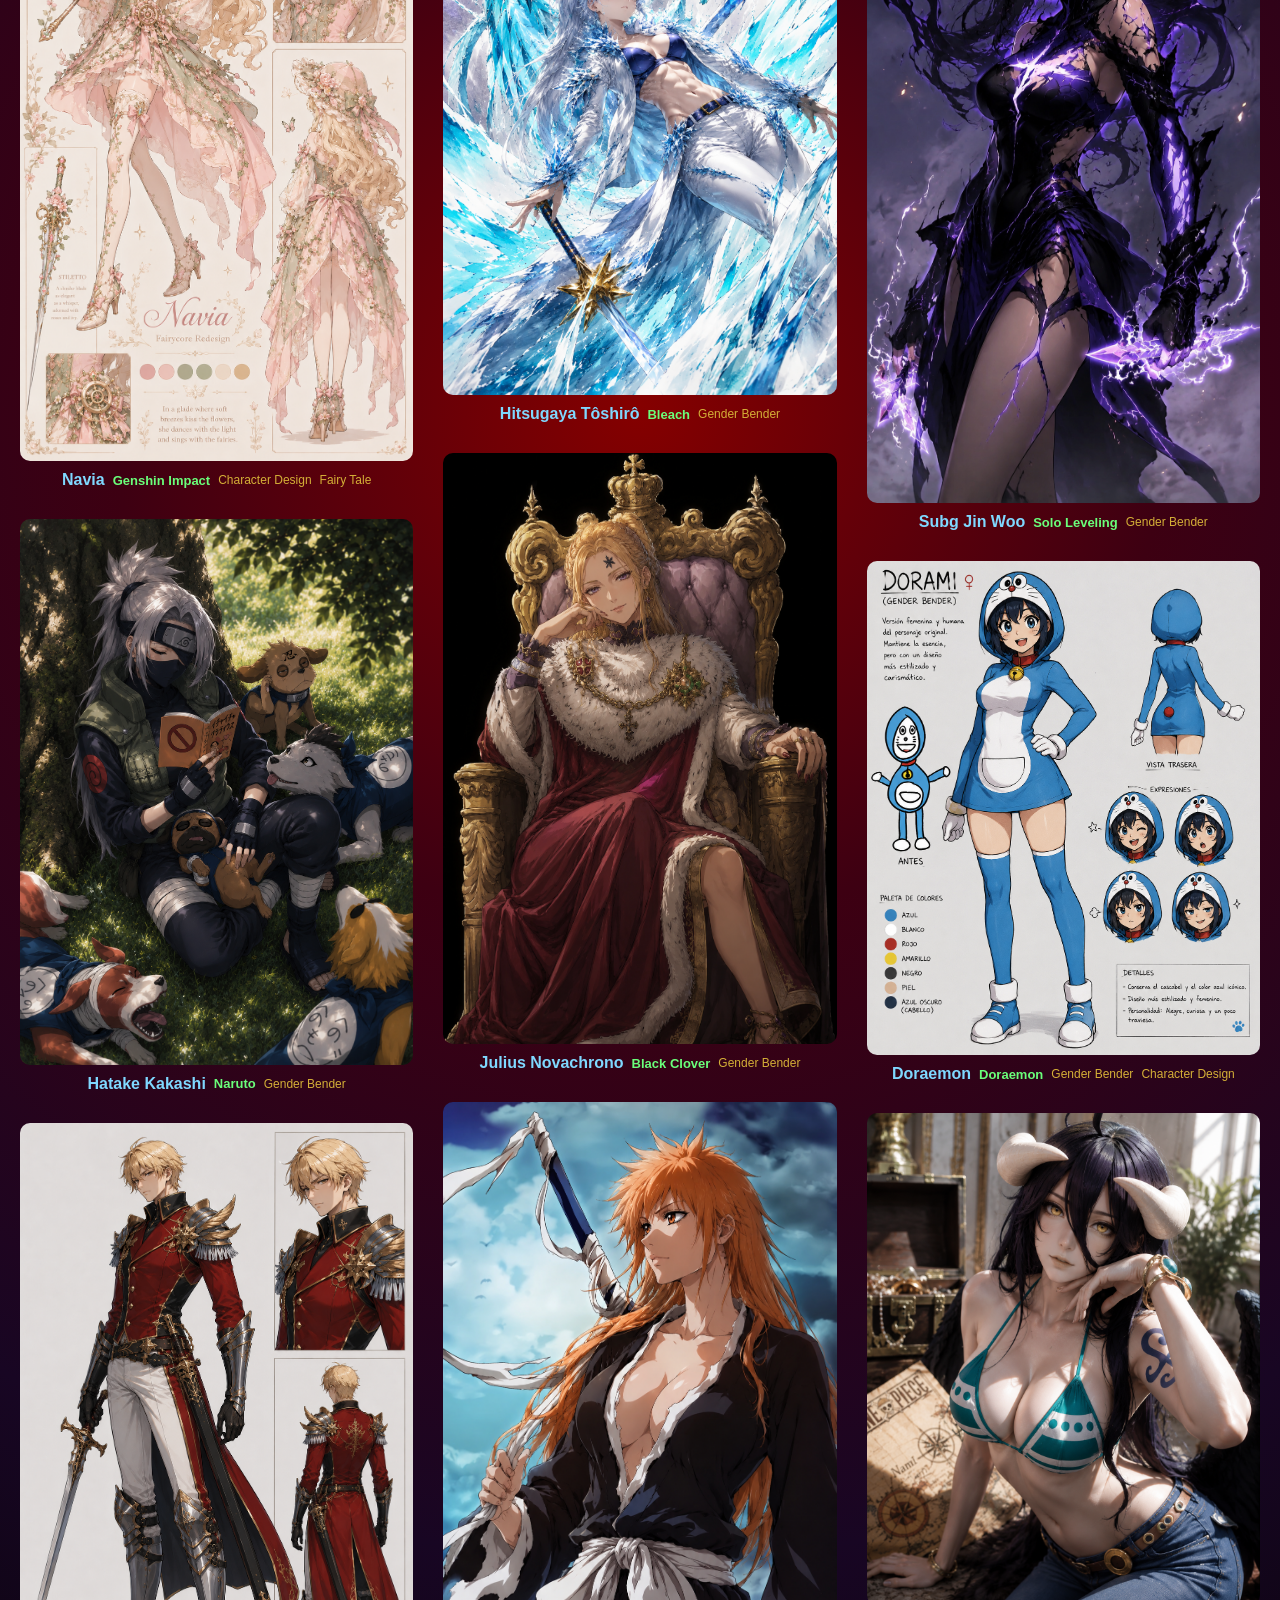
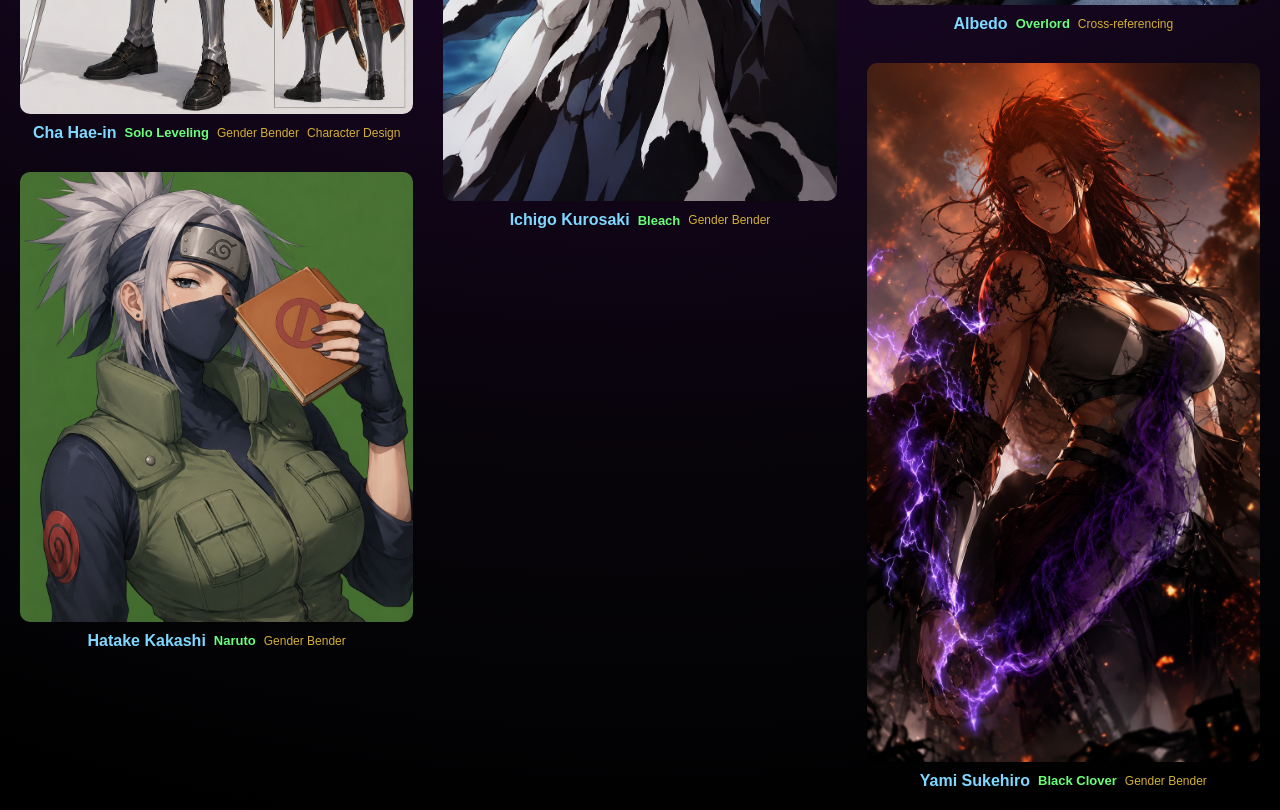
==== commit 43d3b76c: "Update ai.html" ====
--- a/ai.html
+++ b/ai.html
@@ -114,6 +114,7 @@
 
 
     <script src="ai.js"></script>
+    <script src="viewer.js"></script>
 
 
 </body>
--- a/style.css
+++ b/style.css
@@ -580,3 +580,61 @@
     }
 
 }
+
+/* ==========================================================
+   IMAGE VIEWER
+========================================================== */
+
+.image-viewer {
+
+    position: fixed;
+
+    inset: 0;
+
+    background: rgba(0,0,0,.9);
+
+    display: none;
+
+    justify-content: center;
+
+    align-items: center;
+
+    z-index: 999;
+
+    padding: 30px;
+
+}
+
+
+.image-viewer img {
+
+    max-width: 95vw;
+
+    max-height: 95vh;
+
+    object-fit: contain;
+
+    border-radius: 10px;
+
+    cursor: zoom-in;
+
+}
+
+
+.viewer-close {
+
+    position: absolute;
+
+    top: 20px;
+
+    right: 30px;
+
+    color: white;
+
+    font-size: 50px;
+
+    cursor: pointer;
+
+    z-index: 1000;
+
+}
